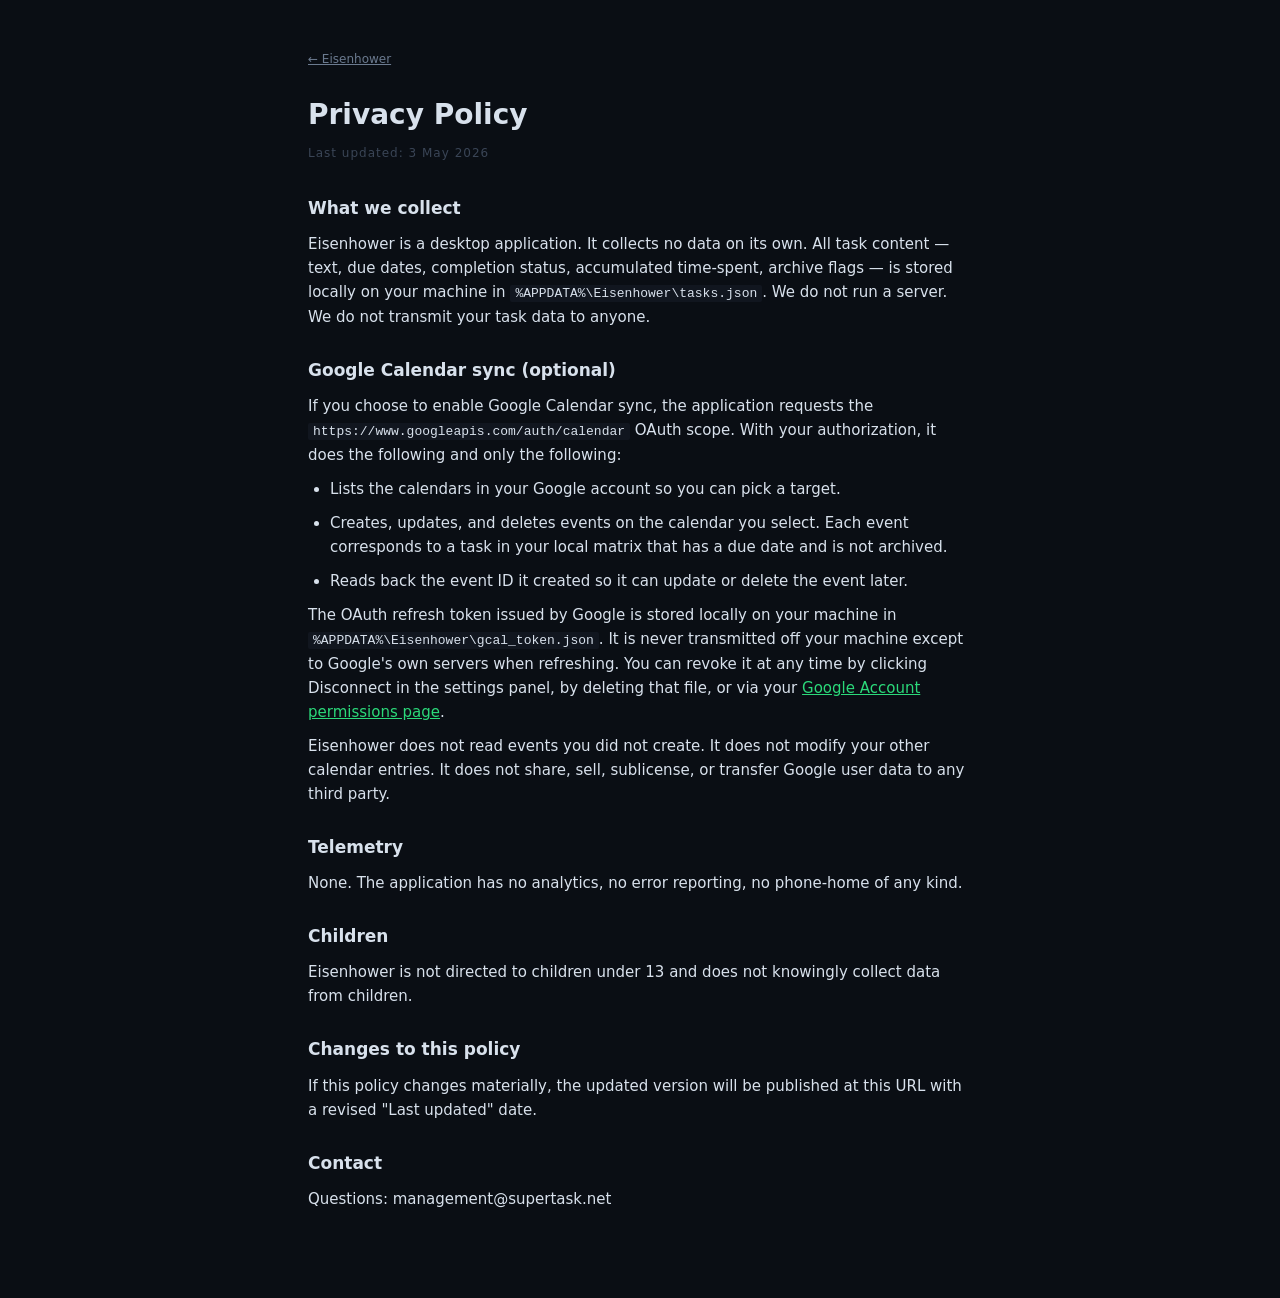
==== public/privacy.html @ fcc2db02 "v0.2.0 — first shippable release Standalone Windows desktop priority matrix with time tracking, data" ====
<!DOCTYPE html>
<html lang="en">
<head>
<meta charset="UTF-8">
<meta name="viewport" content="width=device-width, initial-scale=1.0">
<title>Eisenhower — Privacy Policy</title>
<style>
  :root { --bg:#0a0e14; --panel:#11161f; --line:#1f2733; --text:#d8e1ec; --dim:#6b7a8f; --faint:#3a4556; --schedule:#2bd97a; }
  * { box-sizing: border-box; margin: 0; padding: 0; }
  html, body { background: var(--bg); color: var(--text); font: 15px/1.6 'Segoe UI', system-ui, sans-serif; }
  a { color: var(--schedule); }
  main { max-width: 720px; margin: 0 auto; padding: 50px 28px 80px; }
  h1 { font-size: 28px; margin-bottom: 6px; }
  .meta { color: var(--faint); font-size: 12px; letter-spacing: 1px; margin-bottom: 32px; }
  h2 { font-size: 17px; margin: 28px 0 10px; color: var(--text); }
  p, li { color: var(--text); margin-bottom: 10px; }
  ul { padding-left: 22px; }
  code { background: var(--panel); padding: 1px 5px; border-radius: 2px; font-size: 13px; }
  .nav { font-size: 12px; color: var(--dim); margin-bottom: 24px; }
  .nav a { color: var(--dim); }
</style>
</head>
<body>
<main>
  <div class="nav"><a href="index.html">&larr; Eisenhower</a></div>
  <h1>Privacy Policy</h1>
  <p class="meta">Last updated: 3 May 2026</p>

  <h2>What we collect</h2>
  <p>Eisenhower is a desktop application. It collects no data on its own. All task content — text, due dates, completion status, accumulated time-spent, archive flags — is stored locally on your machine in <code>%APPDATA%\Eisenhower\tasks.json</code>. We do not run a server. We do not transmit your task data to anyone.</p>

  <h2>Google Calendar sync (optional)</h2>
  <p>If you choose to enable Google Calendar sync, the application requests the <code>https://www.googleapis.com/auth/calendar</code> OAuth scope. With your authorization, it does the following and only the following:</p>
  <ul>
    <li>Lists the calendars in your Google account so you can pick a target.</li>
    <li>Creates, updates, and deletes events on the calendar you select. Each event corresponds to a task in your local matrix that has a due date and is not archived.</li>
    <li>Reads back the event ID it created so it can update or delete the event later.</li>
  </ul>
  <p>The OAuth refresh token issued by Google is stored locally on your machine in <code>%APPDATA%\Eisenhower\gcal_token.json</code>. It is never transmitted off your machine except to Google's own servers when refreshing. You can revoke it at any time by clicking Disconnect in the settings panel, by deleting that file, or via your <a href="https://myaccount.google.com/permissions">Google Account permissions page</a>.</p>
  <p>Eisenhower does not read events you did not create. It does not modify your other calendar entries. It does not share, sell, sublicense, or transfer Google user data to any third party.</p>

  <h2>Telemetry</h2>
  <p>None. The application has no analytics, no error reporting, no phone-home of any kind.</p>

  <h2>Children</h2>
  <p>Eisenhower is not directed to children under 13 and does not knowingly collect data from children.</p>

  <h2>Changes to this policy</h2>
  <p>If this policy changes materially, the updated version will be published at this URL with a revised "Last updated" date.</p>

  <h2>Contact</h2>
  <p>Questions: management@supertask.net</p>
</main>
</body>
</html>
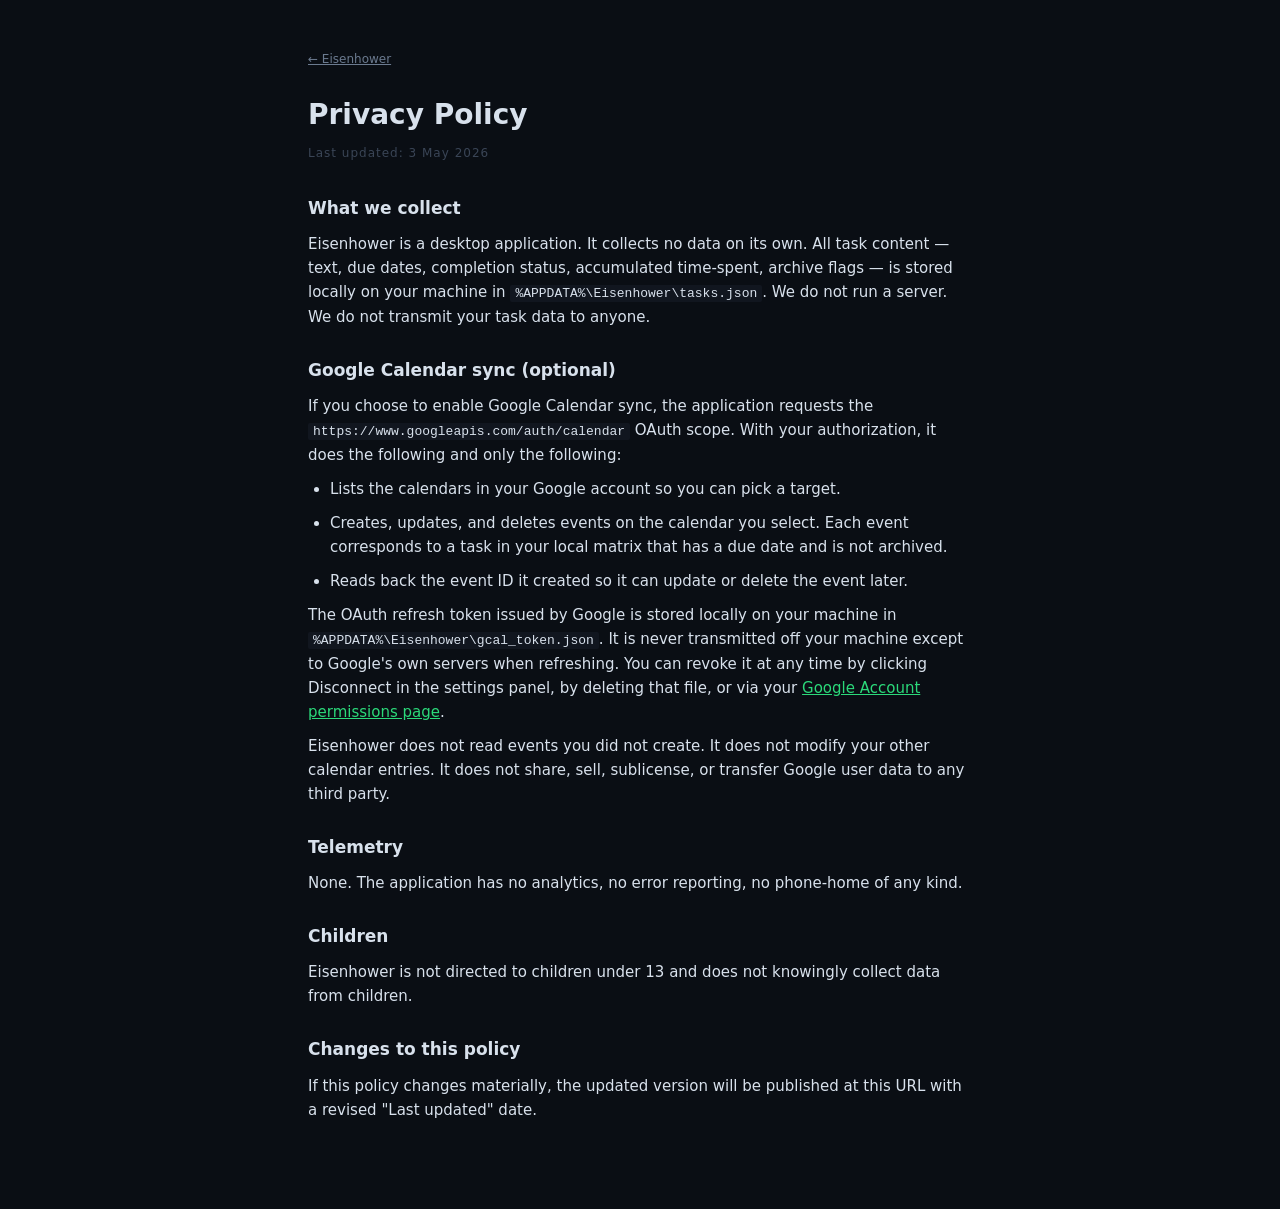
==== commit 76c066e5: "Drop contact email from public privacy/terms pages Removed the "Contact" section from both public/pr" ====
--- a/public/privacy.html
+++ b/public/privacy.html
@@ -47,9 +47,6 @@
 
   <h2>Changes to this policy</h2>
   <p>If this policy changes materially, the updated version will be published at this URL with a revised "Last updated" date.</p>
-
-  <h2>Contact</h2>
-  <p>Questions: management@supertask.net</p>
 </main>
 </body>
 </html>
